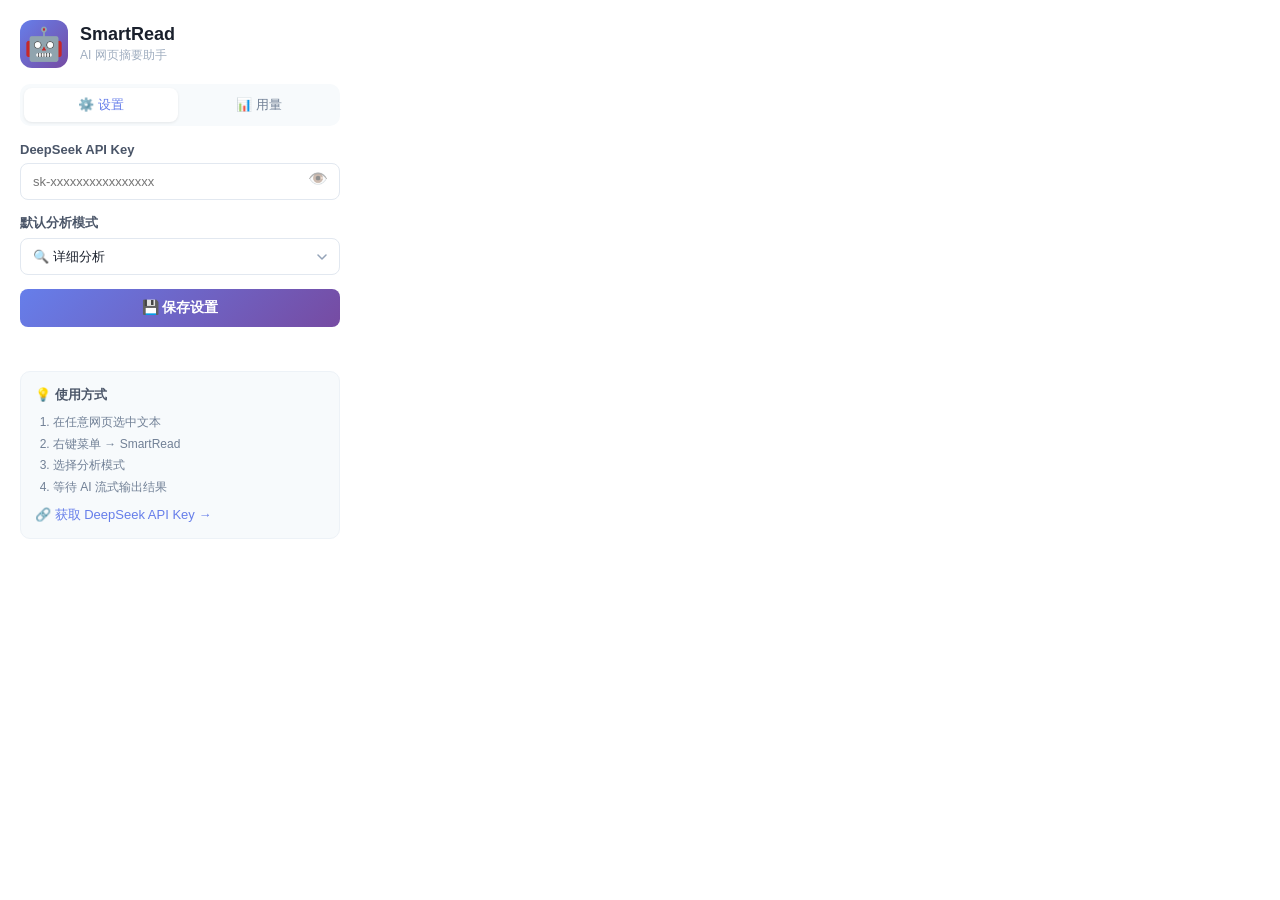
==== popup.html @ ff6e4229 "Initial commit: SmartRead v1.0.0 - AI webpage summary Chrome extension" ====
<!DOCTYPE html>
<html lang="zh-CN">
<head>
  <meta charset="UTF-8">
  <meta name="viewport" content="width=device-width, initial-scale=1.0">
  <title>SmartRead</title>
  <link rel="stylesheet" href="popup.css">
</head>
<body>
  <div class="container">
    <!-- Header -->
    <div class="header">
      <span class="logo">🤖</span>
      <div>
        <h1>SmartRead</h1>
        <p class="subtitle">AI 网页摘要助手</p>
      </div>
    </div>

    <!-- Tabs -->
    <div class="tabs">
      <button class="tab active" data-tab="settings">⚙️ 设置</button>
      <button class="tab" data-tab="usage">📊 用量</button>
    </div>

    <!-- Settings Tab -->
    <div id="tab-settings" class="tab-content">
      <div class="form-group">
        <label for="apiKey">DeepSeek API Key</label>
        <input
          type="password"
          id="apiKey"
          placeholder="sk-xxxxxxxxxxxxxxxx"
          autocomplete="off"
        />
        <button id="toggleApiKey" class="toggle-btn">👁️</button>
      </div>

      <div class="form-group">
        <label>默认分析模式</label>
        <select id="defaultMode">
          <option value="smartread-tldr">📝 TL;DR 一句话总结</option>
          <option value="smartread-keypoints">📌 提取要点</option>
          <option value="smartread-analysis" selected>🔍 详细分析</option>
          <option value="smartread-plain">💡 通俗解释</option>
        </select>
      </div>

      <button id="saveBtn" class="btn-primary">💾 保存设置</button>
      <p id="saveMsg" class="save-msg"></p>

      <div class="help-box">
        <p><strong>💡 使用方式</strong></p>
        <ol>
          <li>在任意网页选中文本</li>
          <li>右键菜单 → SmartRead</li>
          <li>选择分析模式</li>
          <li>等待 AI 流式输出结果</li>
        </ol>
        <a href="https://platform.deepseek.com/api_keys" target="_blank" class="link">
          🔗 获取 DeepSeek API Key →
        </a>
      </div>
    </div>

    <!-- Usage Tab -->
    <div id="tab-usage" class="tab-content" style="display:none;">
      <div class="usage-card">
        <div class="usage-stat">
          <span class="usage-number" id="usageCount">0</span>
          <span class="usage-label">今日已用</span>
        </div>
        <div class="usage-stat">
          <span class="usage-number" id="usageRemaining">10</span>
          <span class="usage-label">剩余次数</span>
        </div>
      </div>
      <div class="progress-bar">
        <div class="progress-fill" id="progressFill"></div>
      </div>
      <p class="tier-info">🎁 免费版：每天 10 次 | Pro 版：¥29/月 无限次</p>
    </div>
  </div>

  <script src="popup.js"></script>
</body>
</html>
---- popup.css ----
/* SmartRead - Popup Styles */

* {
  margin: 0;
  padding: 0;
  box-sizing: border-box;
}

body {
  width: 360px;
  font-family: -apple-system, BlinkMacSystemFont, 'Segoe UI', Roboto, 'Helvetica Neue', Arial, sans-serif;
  background: #ffffff;
  color: #1a202c;
}

.container {
  padding: 20px;
}

/* Header */
.header {
  display: flex;
  align-items: center;
  gap: 12px;
  margin-bottom: 16px;
}

.logo {
  font-size: 32px;
  background: linear-gradient(135deg, #667eea 0%, #764ba2 100%);
  width: 48px;
  height: 48px;
  border-radius: 12px;
  display: flex;
  align-items: center;
  justify-content: center;
}

.header h1 {
  font-size: 18px;
  font-weight: 700;
  color: #1a202c;
}

.subtitle {
  font-size: 12px;
  color: #a0aec0;
  margin-top: 2px;
}

/* Tabs */
.tabs {
  display: flex;
  gap: 4px;
  margin-bottom: 16px;
  background: #f7fafc;
  border-radius: 10px;
  padding: 4px;
}

.tab {
  flex: 1;
  padding: 8px 12px;
  border: none;
  border-radius: 8px;
  font-size: 13px;
  font-weight: 500;
  cursor: pointer;
  background: transparent;
  color: #718096;
  transition: all 0.15s;
}

.tab.active {
  background: white;
  color: #667eea;
  box-shadow: 0 1px 3px rgba(0,0,0,0.08);
}

.tab:hover:not(.active) {
  color: #4a5568;
}

/* Form */
.form-group {
  margin-bottom: 14px;
  position: relative;
}

.form-group label {
  display: block;
  font-size: 13px;
  font-weight: 600;
  color: #4a5568;
  margin-bottom: 6px;
}

.form-group input,
.form-group select {
  width: 100%;
  padding: 10px 12px;
  border: 1px solid #e2e8f0;
  border-radius: 8px;
  font-size: 13px;
  color: #1a202c;
  background: #ffffff;
  transition: border-color 0.15s;
  outline: none;
}

.form-group input:focus,
.form-group select:focus {
  border-color: #667eea;
  box-shadow: 0 0 0 3px rgba(102, 126, 234, 0.1);
}

.form-group input {
  padding-right: 40px;
}

.form-group select {
  appearance: none;
  background-image: url("data:image/svg+xml,%3Csvg width='10' height='6' viewBox='0 0 10 6' fill='none' xmlns='http://www.w3.org/2000/svg'%3E%3Cpath d='M1 1L5 5L9 1' stroke='%2394A3B8' stroke-width='1.5' stroke-linecap='round' stroke-linejoin='round'/%3E%3C/svg%3E");
  background-repeat: no-repeat;
  background-position: right 12px center;
  cursor: pointer;
}

.toggle-btn {
  position: absolute;
  right: 8px;
  bottom: 8px;
  background: none;
  border: none;
  font-size: 16px;
  cursor: pointer;
  padding: 4px;
  opacity: 0.5;
  transition: opacity 0.15s;
}

.toggle-btn:hover {
  opacity: 0.8;
}

/* Primary Button */
.btn-primary {
  width: 100%;
  padding: 10px;
  border: none;
  border-radius: 8px;
  font-size: 14px;
  font-weight: 600;
  cursor: pointer;
  background: linear-gradient(135deg, #667eea 0%, #764ba2 100%);
  color: white;
  transition: opacity 0.15s;
}

.btn-primary:hover {
  opacity: 0.9;
}

.save-msg {
  text-align: center;
  font-size: 13px;
  margin-top: 8px;
  min-height: 20px;
}

.save-msg.success {
  color: #38a169;
}

.save-msg.error {
  color: #e53e3e;
}

/* Help Box */
.help-box {
  margin-top: 16px;
  padding: 14px;
  background: #f7fafc;
  border-radius: 10px;
  border: 1px solid #edf2f7;
}

.help-box p {
  font-size: 13px;
  color: #4a5568;
  margin-bottom: 8px;
}

.help-box ol {
  padding-left: 18px;
  font-size: 12px;
  color: #718096;
  line-height: 1.8;
}

.link {
  display: inline-block;
  margin-top: 8px;
  font-size: 13px;
  color: #667eea;
  text-decoration: none;
  font-weight: 500;
}

.link:hover {
  text-decoration: underline;
}

/* Usage Stats */
.usage-card {
  display: flex;
  gap: 12px;
  margin-bottom: 14px;
}

.usage-stat {
  flex: 1;
  padding: 16px;
  background: #f7fafc;
  border-radius: 10px;
  text-align: center;
  border: 1px solid #edf2f7;
}

.usage-number {
  display: block;
  font-size: 28px;
  font-weight: 700;
  background: linear-gradient(135deg, #667eea 0%, #764ba2 100%);
  -webkit-background-clip: text;
  -webkit-text-fill-color: transparent;
  background-clip: text;
}

.usage-label {
  display: block;
  font-size: 12px;
  color: #718096;
  margin-top: 4px;
}

/* Progress Bar */
.progress-bar {
  width: 100%;
  height: 8px;
  background: #edf2f7;
  border-radius: 4px;
  overflow: hidden;
  margin-bottom: 12px;
}

.progress-fill {
  height: 100%;
  background: linear-gradient(135deg, #667eea 0%, #764ba2 100%);
  border-radius: 4px;
  transition: width 0.3s ease;
  width: 0%;
}

.tier-info {
  font-size: 12px;
  color: #a0aec0;
  text-align: center;
  margin-top: 12px;
}
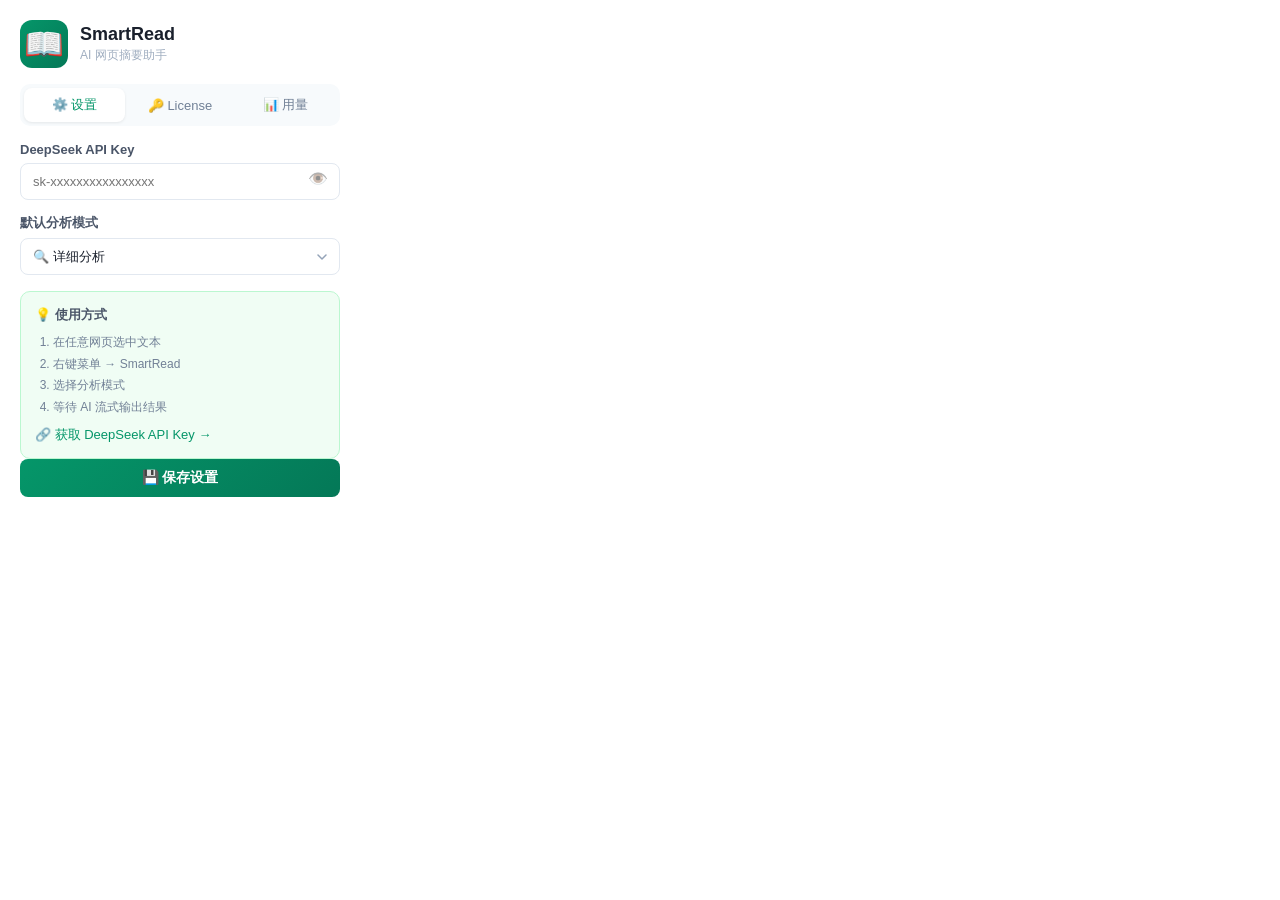
==== commit bb036b20: "feat: Gumroad License system - 5 free trials, Pro ¥39 unlimited" ====
--- a/popup.html
+++ b/popup.html
@@ -10,7 +10,7 @@
   <div class="container">
     <!-- Header -->
     <div class="header">
-      <span class="logo">🤖</span>
+      <span class="logo">📖</span>
       <div>
         <h1>SmartRead</h1>
         <p class="subtitle">AI 网页摘要助手</p>
@@ -20,6 +20,7 @@
     <!-- Tabs -->
     <div class="tabs">
       <button class="tab active" data-tab="settings">⚙️ 设置</button>
+      <button class="tab" data-tab="license">🔑 License</button>
       <button class="tab" data-tab="usage">📊 用量</button>
     </div>
 
@@ -27,12 +28,7 @@
     <div id="tab-settings" class="tab-content">
       <div class="form-group">
         <label for="apiKey">DeepSeek API Key</label>
-        <input
-          type="password"
-          id="apiKey"
-          placeholder="sk-xxxxxxxxxxxxxxxx"
-          autocomplete="off"
-        />
+        <input type="password" id="apiKey" placeholder="sk-xxxxxxxxxxxxxxxx" autocomplete="off">
         <button id="toggleApiKey" class="toggle-btn">👁️</button>
       </div>
 
@@ -46,9 +42,6 @@
         </select>
       </div>
 
-      <button id="saveBtn" class="btn-primary">💾 保存设置</button>
-      <p id="saveMsg" class="save-msg"></p>
-
       <div class="help-box">
         <p><strong>💡 使用方式</strong></p>
         <ol>
@@ -57,9 +50,30 @@
           <li>选择分析模式</li>
           <li>等待 AI 流式输出结果</li>
         </ol>
-        <a href="https://platform.deepseek.com/api_keys" target="_blank" class="link">
-          🔗 获取 DeepSeek API Key →
-        </a>
+        <a href="https://platform.deepseek.com/api_keys" target="_blank" class="link">🔗 获取 DeepSeek API Key →</a>
+      </div>
+
+      <button id="saveBtn" class="btn-primary">💾 保存设置</button>
+      <p id="saveMsg" class="save-msg"></p>
+    </div>
+
+    <!-- License Tab -->
+    <div id="tab-license" class="tab-content" style="display:none;">
+      <div id="license-activated" class="license-activated" style="display:none;">
+        <div class="activated-badge">✅ Pro 已激活</div>
+        <p class="activated-info">无限次使用，无需担心用量</p>
+      </div>
+      <div id="license-trial" class="license-trial">
+        <p class="license-desc">🎁 试用剩余 <strong id="trialRemaining">5</strong> 次</p>
+      </div>
+      <div id="license-input" class="license-input-area">
+        <div class="form-group">
+          <label for="licenseKey">License Key</label>
+          <input type="text" id="licenseKey" placeholder="XXXX-XXXX-XXXX-XXXX">
+        </div>
+        <button id="activateBtn" class="btn-primary">🔓 激活 Pro</button>
+        <p id="licenseMsg" class="save-msg"></p>
+        <a href="https://5330159977060.gumroad.com/l/kdmkah" target="_blank" class="link buy-link">🛒 购买 Pro License →</a>
       </div>
     </div>
 
@@ -68,20 +82,22 @@
       <div class="usage-card">
         <div class="usage-stat">
           <span class="usage-number" id="usageCount">0</span>
-          <span class="usage-label">今日已用</span>
+          <span class="usage-label">试用已用</span>
         </div>
         <div class="usage-stat">
-          <span class="usage-number" id="usageRemaining">10</span>
+          <span class="usage-number" id="usageRemaining">5</span>
           <span class="usage-label">剩余次数</span>
         </div>
       </div>
       <div class="progress-bar">
         <div class="progress-fill" id="progressFill"></div>
       </div>
-      <p class="tier-info">🎁 免费版：每天 10 次 | Pro 版：¥29/月 无限次</p>
+      <p class="tier-info">🎁 试用：5 次 | Pro：¥39 无限次</p>
     </div>
   </div>
 
+  <script src="license-config.js"></script>
+  <script src="license-manager.js"></script>
   <script src="popup.js"></script>
 </body>
-</html>+</html>
--- a/popup.css
+++ b/popup.css
@@ -1,4 +1,4 @@
-/* SmartRead - Popup Styles */
+/* SmartRead - Popup Styles — Brand #059669 */
 
 * {
   margin: 0;
@@ -27,7 +27,7 @@
 
 .logo {
   font-size: 32px;
-  background: linear-gradient(135deg, #667eea 0%, #764ba2 100%);
+  background: linear-gradient(135deg, #059669 0%, #047857 100%);
   width: 48px;
   height: 48px;
   border-radius: 12px;
@@ -73,7 +73,7 @@
 
 .tab.active {
   background: white;
-  color: #667eea;
+  color: #059669;
   box-shadow: 0 1px 3px rgba(0,0,0,0.08);
 }
 
@@ -110,8 +110,8 @@
 
 .form-group input:focus,
 .form-group select:focus {
-  border-color: #667eea;
-  box-shadow: 0 0 0 3px rgba(102, 126, 234, 0.1);
+  border-color: #059669;
+  box-shadow: 0 0 0 3px rgba(5, 150, 105, 0.1);
 }
 
 .form-group input {
@@ -152,7 +152,7 @@
   font-size: 14px;
   font-weight: 600;
   cursor: pointer;
-  background: linear-gradient(135deg, #667eea 0%, #764ba2 100%);
+  background: linear-gradient(135deg, #059669 0%, #047857 100%);
   color: white;
   transition: opacity 0.15s;
 }
@@ -169,7 +169,7 @@
 }
 
 .save-msg.success {
-  color: #38a169;
+  color: #059669;
 }
 
 .save-msg.error {
@@ -180,9 +180,9 @@
 .help-box {
   margin-top: 16px;
   padding: 14px;
-  background: #f7fafc;
+  background: #f0fdf4;
   border-radius: 10px;
-  border: 1px solid #edf2f7;
+  border: 1px solid #bbf7d0;
 }
 
 .help-box p {
@@ -202,7 +202,7 @@
   display: inline-block;
   margin-top: 8px;
   font-size: 13px;
-  color: #667eea;
+  color: #059669;
   text-decoration: none;
   font-weight: 500;
 }
@@ -221,17 +221,17 @@
 .usage-stat {
   flex: 1;
   padding: 16px;
-  background: #f7fafc;
+  background: #f0fdf4;
   border-radius: 10px;
   text-align: center;
-  border: 1px solid #edf2f7;
+  border: 1px solid #bbf7d0;
 }
 
 .usage-number {
   display: block;
   font-size: 28px;
   font-weight: 700;
-  background: linear-gradient(135deg, #667eea 0%, #764ba2 100%);
+  background: linear-gradient(135deg, #059669 0%, #047857 100%);
   -webkit-background-clip: text;
   -webkit-text-fill-color: transparent;
   background-clip: text;
@@ -240,7 +240,7 @@
 .usage-label {
   display: block;
   font-size: 12px;
-  color: #718096;
+  color: #059669;
   margin-top: 4px;
 }
 
@@ -248,7 +248,7 @@
 .progress-bar {
   width: 100%;
   height: 8px;
-  background: #edf2f7;
+  background: #bbf7d0;
   border-radius: 4px;
   overflow: hidden;
   margin-bottom: 12px;
@@ -256,7 +256,7 @@
 
 .progress-fill {
   height: 100%;
-  background: linear-gradient(135deg, #667eea 0%, #764ba2 100%);
+  background: linear-gradient(135deg, #059669 0%, #047857 100%);
   border-radius: 4px;
   transition: width 0.3s ease;
   width: 0%;
